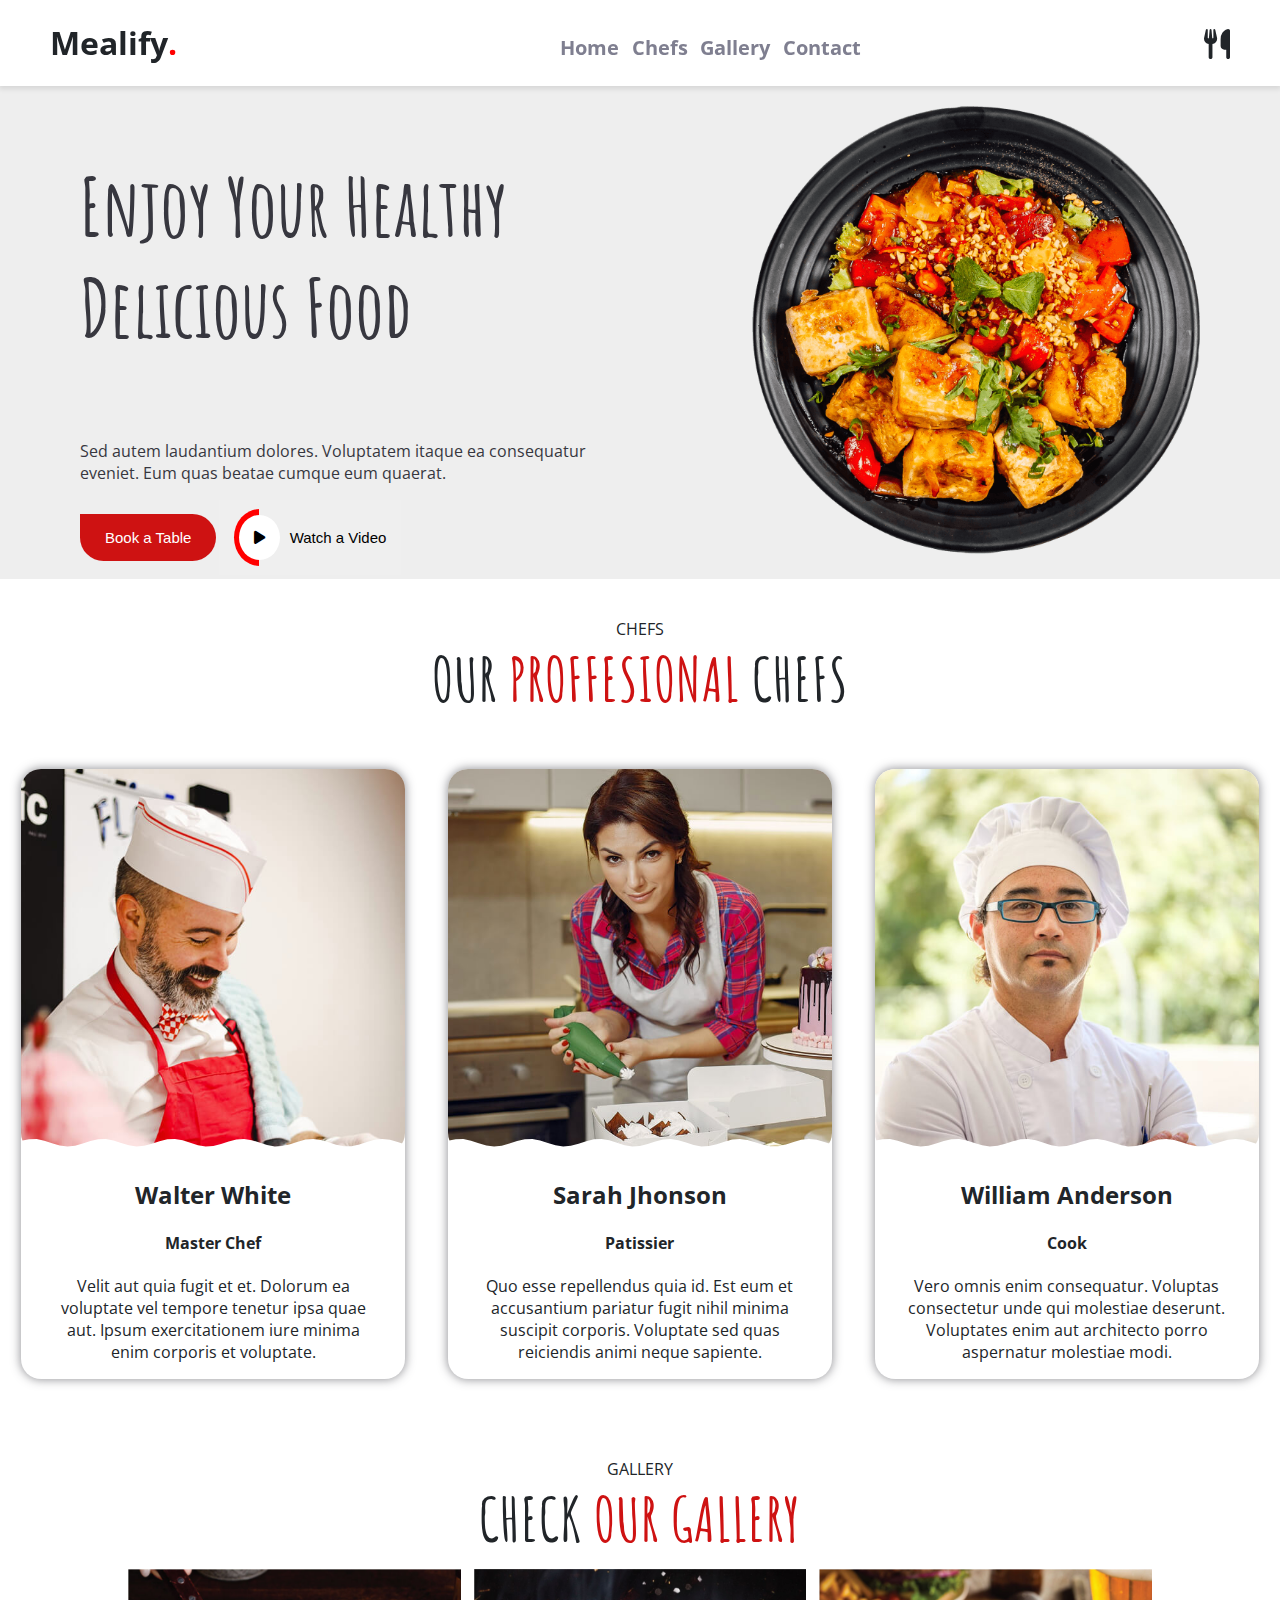
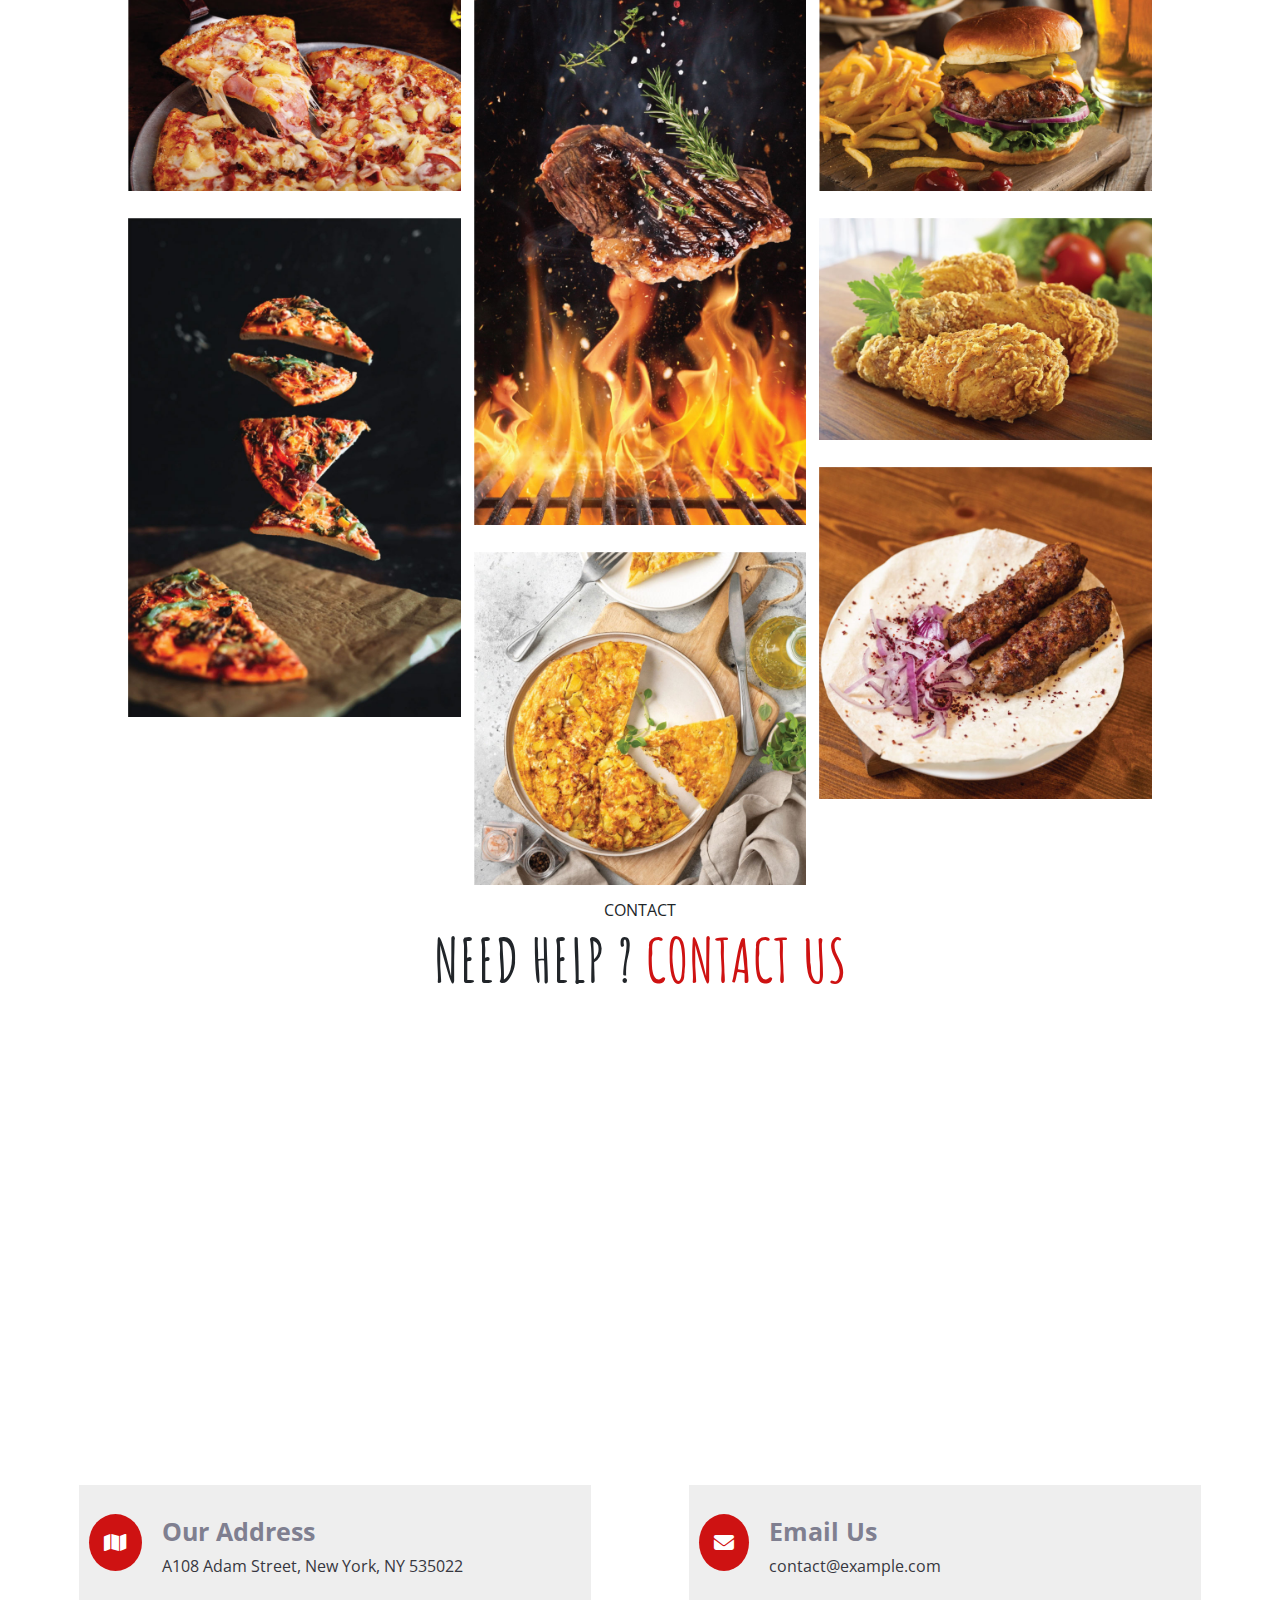
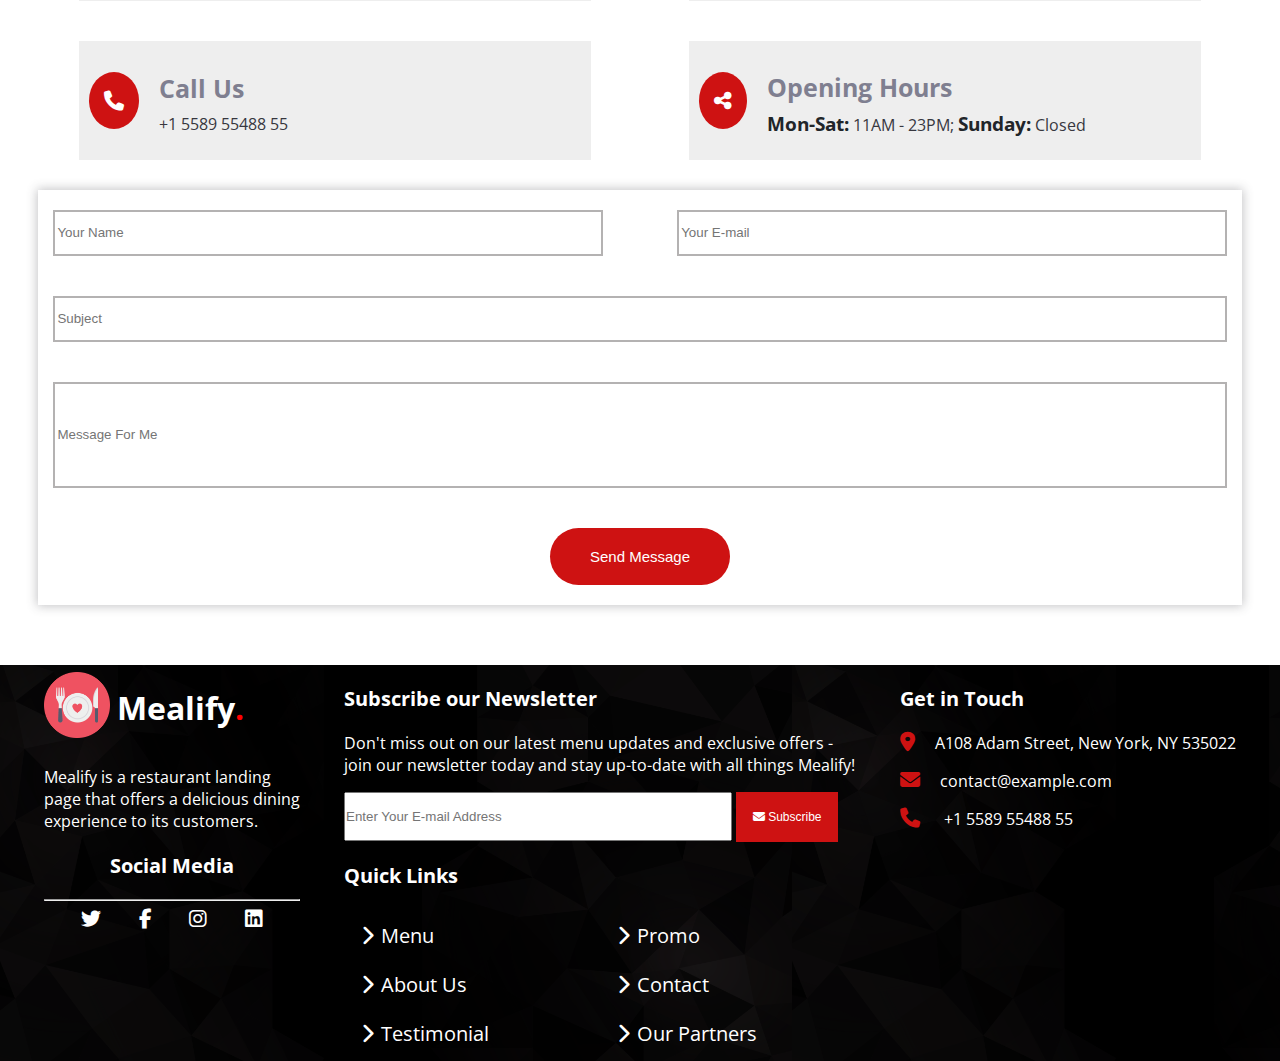
==== index.html @ 1c517243 "Add files via upload" ====
<!DOCTYPE html>
<html>

<head>
    <title>Mealify</title>
    <link
        href="https://fonts.googleapis.com/css2?family=Amatic+SC:wght@400;700&family=Open+Sans:ital,wght@0,300..800;1,300..800&display=swap"
        rel="stylesheet">
        <link rel="stylesheet" href="css/css/all.min.css">
    <link rel="stylesheet" href="style5.css">
    <link rel="stylesheet" href="style5.1.css">

</head>

<body>
    <!-- start nav-bar -->
    <div class="nav">
        <div class="nav-content">
            <div class="nav-logo">
                <a href="https://routeegy.github.io/Mealify/">
                    <h1>Mealify</h1>
                </a>
            </div>
            <div class="nav-ul">
                <ul>
                    <li><a href="#">Home</a></li>
                    <li><a href="#">Chefs</a></li>
                    <li><a href="#">Gallery</a></li>
                    <li><a href="#">Contact</a></li>
                </ul>
            </div>
            <div class="night">
                <i class="fa-solid fa-utensils"></i>
            </div>
        </div>
    </div>
    <!-- end nav-bar -->
    <!-- start home -->
    <div class="home">
        <div class="container">
            <div class="home-content">
                <h2>Enjoy Your Healthy <br> Delicious Food</h2>
                <p>Sed autem laudantium dolores. Voluptatem itaque ea consequatur eveniet. Eum quas beatae cumque eum
                    quaerat.</p>
                <div class="buttons">
                    <button class="btn btn1">Book a Table </button>
                    <button class="btn btn2"><span><i class="fa-solid fa-play"></i></span> Watch a Video</button>
                </div>
            </div>
            <div class="home-photo">
                <img src="images/hero-img.png" alt="">
            </div>
        </div>
    </div>
    <!-- end home -->
    <!-- start chefs -->
    <div class="chefs">
        <div class="heading">
            <span>CHEFS</span>
            <h2>OUR <span>PROFFESIONAL</span> CHEFS</h2>
        </div>
        <div class="cards">
            <div class="card card1">
                <div class="image">
                    <div class="imag-icons">
                        <i class="fa-brands fa-twitter"></i>
                        <i class="fa-brands fa-facebook-f"></i>
                        <i class="fa-brands fa-instagram"></i>
                        <i class="fa-brands fa-linkedin"></i>
                    </div>
                    
                    <img src="images/chefs-1.jpg" alt="">
                   
                    
                </div>
                <div class="card-content">
                    <div class="inner-image">
                    </div>
                        <h2>Walter White</h2>
                        <h4>Master Chef</h4>
                        <p>Velit aut quia fugit et et. Dolorum ea voluptate vel tempore tenetur ipsa quae aut. Ipsum
                            exercitationem iure minima enim corporis et voluptate.</p>
                </div>

            </div>
            <div class="card card2">
                <div class="image">
                    <div class="imag-icons">
                        <a href="#"><i class="fa-brands fa-twitter"></i></a>
                        <a href="#"><i class="fa-brands fa-facebook-f"></i></a>
                        <a href="#"><i class="fa-brands fa-instagram"></i></a>
                        <a href="#"><i class="fa-brands fa-linkedin"></i></a>
                    </div>
                    <img src="images/chefs-2.jpg" alt="">
                </div>
                <div class="card-content">
                    <div class="inner-image">
                    </div>
                    <h2>Sarah Jhonson</h2>
                    <h4>Patissier</h4>
                    <p>Quo esse repellendus quia id. Est eum et accusantium pariatur fugit nihil minima suscipit
                        corporis.
                        Voluptate sed quas reiciendis animi neque sapiente.</p>
                </div>
            </div>
            <div class="card card3">
                <div class="image">
                    <div class="imag-icons">
                        <i class="fa-brands fa-twitter"></i>
                        <i class="fa-brands fa-facebook-f"></i>
                        <i class="fa-brands fa-instagram"></i>
                        <i class="fa-brands fa-linkedin"></i>
                    </div>
                    <img src="images/chefs-3.jpg" alt="">
                </div>
                <div class="card-content">
                    <div class="inner-image">
                    </div>
                    <h2>William Anderson</h2>
                    <h4>Cook</h4>
                    <p>Vero omnis enim consequatur. Voluptas consectetur unde qui molestiae deserunt. Voluptates enim
                        aut
                        architecto porro aspernatur molestiae modi.</p>
                </div>
            </div>

        </div>
    </div>
    <!-- end chefs -->
    <!-- start gallery -->
    <div class="gallery">
        <div class="heading">
            <span>GALLERY</span>
            <h2>CHECK <span>OUR GALLERY</span></h2>
        </div>
        <div class="gallery-content">
            <div class="meal1"> 
                <div class="meal">
            <div class="layer"> 
                <h2>Pizza</h2>
                <p>Hawaiian pizza with ham and pineapple</p>
            </div>
                    <img src="images/meal-1.jpg" alt="">
                </div>
                <br>
                <div class="meal">
            <div class="layer"> 
                <h2>Levitation pizza</h2>
                <p>Levitation pizza on black background.</p>
            </div>
                    <img src="images/meal-4.jpg" alt="">
                </div>
            </div>
            <div class="meal2">
                <div class="meal">
            <div class="layer"> 
                <h2>Beef steaks</h2>
                <p>Tasty beef steaks flying above cast iron grate with fire <br> flames.</p>
            </div>
                    <img src="images/meal-2.jpg" alt="">
                </div> 
                <br>
                <div class="meal">
            <div class="layer"> 
                <h2>Frittata</h2>
                <p>Frittata or potato pie in a ceramic plate</p>
            </div>
                    <img src="images/meal-7.jpg" alt="">
                </div>
            </div>
            <div class="meal3"> 
                <div class="meal">
            <div class="layer"> 
                <h2>Burger</h2>
                <p>grass fed bison hamburger with chips & beer</p>
            </div>
                    <img src="images/meal-3.jpg" alt="">
                </div>
                <br>
                <div class="meal">
            <div class="layer"> 
                <h2>Crispy Fried Chicken</h2>
                <p>Golden brown chicken legs with a crunchy coating and juicy meat</p>
            </div>
                    <img src="images/meal-5.jpg" alt="">
                </div>
                <br>
                <div class="meal">
            <div class="layer"> 
                <h2>Lyulya kebab</h2>
                <p>Tender and juicy skewers of ground lamb or beef, flavored with aromatic spices and herbs</p>
            </div>
                    <img src="images/meal-6.jpg" alt="">
                </div>
            </div>
            </div>
            </div>
    <!-- end gallery -->
    <!-- start contact -->
    <div class="contact">
        <div class="heading">
            <span>CONTACT</span>
            <h2>NEED HELP ? <span>CONTACT US</span></h2>
        </div>
        <div class="contact-container">
            <div class="frame">
                <iframe
                    src="https://www.google.com/maps/embed?pb=!1m10!1m8!1m3!1d3502.115254770206!2d29.990493591096126!3d31.23630574568856!3m2!1i1024!2i768!4f13.1!5e0!3m2!1sen!2sus!4v1712091175426!5m2!1sen!2sus"
                    allowfullscreen="" loading="lazy" referrerpolicy="no-referrer-when-downgrade"></iframe>
            </div>
            <div class="contact-content">
                <div class="content1 content">
                    <div class="icon">
                        <i class="fa-solid fa-map"></i>
                    </div>
                    <div class="heads">
                        <h3>Our Address</h3>
                        <p>A108 Adam Street, New York, NY 535022</p>
                    </div>
                </div>
                <div class="content2 content">
                    <div class="icon">
                        <i class="fa-solid fa-envelope"></i>
                    </div>
                    <div class="heads">
                        <h3>Email Us</h3>
                        <p>contact@example.com</p>
                    </div>
                </div>
                <div class="content3 content">
                    <div class="icon">
                        <i class="fa-solid fa-phone"></i>
                    </div>
                    <div class="heads">
                        <h3>Call Us</h3>
                        <p>+1 5589 55488 55</p>
                    </div>
                </div>
                <div class="content4 content">
                    <div class="icon">
                        <i class="fa-solid fa-share-nodes"></i>
                    </div>
                    <div class="heads">
                        <h3>Opening Hours</h3>
                        <p><span>Mon-Sat:</span> 11AM - 23PM; <span>Sunday:</span> Closed</p>
                    </div>
                </div>
            </div>
            <div class="contact-inner">
                <input id="name" type="text" name="user name" placeholder="Your Name">
                <input id="email" type="email" name="user email" placeholder="Your E-mail">
                <input id="subject" type="text" name="user subject" placeholder="Subject">
                <input id="message" type="text" name="user message" placeholder="Message For Me">
                <button id="btn" class="send btn">Send Message</button>
            </div>
        </div>
    </div>
    <!-- end contact -->
    <!-- start footer -->
    <div class="footer">
        <div class="background">
        <div class="footer-container">   
            <div  class="part part1">
                <div class="footer-logo">
                    <div class="footer-img">
                        <img src="images/favicon.png" alt="">
                    </div>
                    <a href="https://routeegy.github.io/Mealify/">
                        <h1>Mealify</h1>
                    </a>
                    
                </div>
                <p>Mealify is a restaurant landing page that offers a delicious dining experience to its customers.</p>
                <h3>Social Media</h3>
                <hr>
                <div class="footer-icon">
                    <i class="fa-brands fa-twitter"></i>
                    <i class="fa-brands fa-facebook-f"></i>
                    <i class="fa-brands fa-instagram"></i>
                    <i class="fa-brands fa-linkedin"></i>
                </div>
            </div>
            <div class="part part2">
                <h3>Subscribe our Newsletter</h3>
                <p>Don't miss out on our latest menu updates and exclusive offers - join our newsletter today and stay up-to-date with all things Mealify!</p>
               <div class="inputs">
                   <input type="email" name="user-email"
                   placeholder="Enter Your E-mail Address">
                   <button><i class="fa-solid fa-envelope"></i> Subscribe</button>
                </div>
                <h3>Quick Links</h3>
                <div class="lists">

                <div class="list list1">
                    <ul>
                    <li><i class="fa-solid fa-chevron-right"></i>Menu</li>
                    <li><i class="fa-solid fa-chevron-right"></i>About Us</li>
                    <li><i class="fa-solid fa-chevron-right"></i>Testimonial</li>
                    </ul>
                </div>
                <div class="list list2">
                    <ul>
                    <li><i class="fa-solid fa-chevron-right"></i>Promo</li>
                    <li><i class="fa-solid fa-chevron-right"></i>Contact</li>
                    <li><i class="fa-solid fa-chevron-right"></i>Our Partners</li>
                    </ul>
                </div>
            </div>
                
            </div>
            <div class="part part3">
                <h3>Get in Touch</h3>
                <p><i class="fa-solid fa-location-dot"></i>A108 Adam Street, New York, NY 535022</p>
                <p><i class="fa-solid fa-envelope"></i>contact@example.com</p>
                <p><i class="fa-solid fa-phone"></i> +1 5589 55488 55</p>
            </div>
        </div>
        </div>
    </div>
    <!-- end footer -->

</body>

</html>
---- style5.css ----
:root {
    --color-default: #212529;
    --color-primary: hsl( 0, 84%, 44% );
    --color-secondary: #37373f;
    --color-tertiary: #7f7f90;
    --color-light: hsl( 0, 0%, 100% );
    --color-light-grey: #eee;
    --font-default: "Open Sans", system-ui, -apple-system, "Segoe UI", Roboto, "Helvetica Neue", Arial, "Noto Sans", "Liberation Sans", sans-serif, "Apple Color Emoji", "Segoe UI Emoji", "Segoe UI Symbol", "Noto Color Emoji";
    --font-primary: "Amatic SC", sans-serif;
    --font-secondary: "Inter", sans-serif;
}
body {
    font-family: var(--font-default);
    color: var(--color-default);
    background-color: var(--color-light);
    margin: 0%;
    
}
::selection{
    background-color: rgb(216,84,84);
    color: white;
}
/* start nav bar */
.nav{
    background-color: white;
    position: sticky;
    top: 0%;
    left: 0%;
    right: 0%;
    box-shadow: 0px 2px 5px 1px rgba(0,0,0,0.10);
    z-index: 2;
}
.nav-content{
    display: flex;
    justify-content: space-between;
    align-items: baseline;
    padding: 0% 50px;
}
.nav-logo a{
    text-decoration: none;
    color: white;
    
}
.nav .nav-logo a{
    color: var(--color-default) ;

}
.nav-logo h1::after{
    content: ".";
    color: red;
}
.nav-ul a{
    text-decoration: none;
}
.nav-ul ul li a{
    color: var(--color-tertiary);
    transition: all 0.5s;
    position: relative;
}
.nav-ul ul li a::after{
    content: "";
    height: 2px;
    background-color: red;
    position: absolute;
    width: 0%;
    top: 100%;
    left: 0%;
    transition: all 0.5s;
}

.nav-ul ul li a:hover{
    color: var(--color-default) ;
}
.nav-ul ul li a:hover::after{
    width: 100%;
}
.nav-ul{
    font-size: 20px;
    font-weight: 700;
    width: 30%;
}
.nav-ul ul{
    display: flex;
    justify-content: space-around;
    list-style: none;
}
.nav-content .night{
    font-size: 30px;
}
/* end nav bar */
/* start home */
.home{
    background-color: rgb(238,238,238);
    /* height: 90vh; */
    margin-bottom: 50px;

}
.container{
    display: flex;
    justify-content: space-around;
    height: 100%;
    align-items: center;
}
.home-content{
    width: 40%;
    font-family: var(--font-primary);
    display: flex;
    flex-direction: column;
    justify-content: center;
    align-items: baseline;
}
.home-content h2{
    font-size: 80px;
    color: rgb(55,55,63);
}
.home-content p{
    font-family: var(--font-default);
    color: rgb(55,55,63);

}
.btn{
    border: none;
    padding: 15px;
    font-size: 15px;
}
.btn1{
    background-color: var(--color-primary);
    color: white;
    border-radius: 0px  30px 30px 30px;
    padding: 15px 25px;
}
.btn1:hover{
    background-color: red;
}
.btn2{
    transition: all 1s;
}
.btn2:hover{
    color: red;
}
.btn2 i{
    background-color: white;
    padding: 15px;
    border-radius: 50%;
}
.btn2 span{
    padding: 20px 5px;
    border-radius: 50%;
    background-image: linear-gradient(to right, red 50%, transparent 50%);

}
.home-photo img{
    width: 100%;
}
.home-photo{
    width: 35%;
    padding: 20px 0;
}
.home-photo:hover{
    animation-name: vibrate;
    animation-duration: 1s;
    animation-iteration-count: infinite;
    animation-direction: alternate;
}
@keyframes vibrate {
    0% { transform: translate(0, 0) rotate(1deg); }
    20% { transform: translate(-5px, -5px) rotate(-1deg); }
    40% { transform: translate(5px, 5px) rotate(3deg); }
    60% { transform: translate(-5px, -5px) rotate(-3deg); }
    80% { transform: translate(5px, 5px) rotate(3deg); }
    100% { transform: translate(0,0 ) rotate(-3deg); }
  }
/* end home */
/* start chefs */
.chefs{
    display: flex;
    flex-direction: column;
    justify-content: space-around;
    margin-bottom: 50px;
}
.heading{
    text-align: center;
    line-height: 0;

    
}
.heading span{
    margin: 30px;
}
.heading h2{
    font-family: var(--font-primary);
    letter-spacing: 1px;
    font-size: 60px;
    margin: 50px;


}
.heading h2 span{
    color: var(--color-primary);
    margin: 0%;
}
.cards{
    display: flex;
    justify-content: space-around;
    margin: 40px 0;
}
.card-content{
    text-align: center;
    position: relative;
}
.inner-image{
    position: absolute;
    width: 100%;
    height: 50px;
    bottom: 106%;
    background-color: #ffffff;
    clip-path: polygon(100% 100%, 0% 100% , 0.00% 48.28%, 2.00% 44.96%, 4.00% 44.90%, 6.00% 48.14%, 8.00% 53.18%, 10.00% 57.71%, 12.00% 59.65%, 14.00% 58.11%, 16.00% 53.80%, 18.00% 48.70%, 20.00% 45.14%, 22.00% 44.76%, 24.00% 47.74%, 26.00% 52.70%, 28.00% 57.38%, 30.00% 59.61%, 32.00% 58.39%, 34.00% 54.26%, 36.00% 49.13%, 38.00% 45.35%, 40.00% 44.65%, 42.00% 47.36%, 44.00% 52.23%, 46.00% 57.03%, 48.00% 59.55%, 50.00% 58.64%, 52.00% 54.71%, 54.00% 49.57%, 56.00% 45.58%, 58.00% 44.56%, 60.00% 46.99%, 62.00% 51.75%, 64.00% 56.66%, 66.00% 59.45%, 68.00% 58.86%, 70.00% 55.15%, 72.00% 50.03%, 74.00% 45.84%, 76.00% 44.51%, 78.00% 46.65%, 80.00% 51.28%, 82.00% 56.27%, 84.00% 59.33%, 86.00% 59.06%, 88.00% 55.58%, 90.00% 50.49%, 92.00% 46.12%, 94.00% 44.48%, 96.00% 46.33%, 98.00% 50.80%, 100.00% 55.86%);
}

.card-content p{
    padding: 0 25px;
}
.cards img{
    width: 100%;
    border-radius: 20px;
}
.card1,.card2,.card3{
    width: 30%;
    box-shadow: 0px 0px 10px 1px rgba(55,55,63,0.5);
}
.card{
    transition: all 0.5s;
    border-radius: 20px;
}
.card:hover{
    transform: scale(1.08,1.08);
}
.image{
    position: relative;
    overflow: hidden;
}
.imag-icons{
    position: absolute;
    display: flex;
    flex-direction: column;
    width: 10%;
    background-color:var(--color-light-grey);
    border-radius: 5%;
    top: 20%;
    right: 3%;
    transform: translateX(200%);
    transition: all 0.5s 0.5s;
    opacity: 50%;
    text-align: center;
}

.image:hover .imag-icons {
    transform: translateX(0);
}
.imag-icons i{
    padding: 15px;
    border-radius: 5%;
    font-size: larger;
    opacity: 50%;
}
.imag-icons i:hover{
    opacity: 100%;
}
.imag-icons a{
    text-decoration: none;
    color: var(--color-default);
}
/* end chefs */
/* start gallery */
.gallery-content {
    display: grid;
    grid-template-columns: repeat(3, 1fr);
    grid-template-rows: repeat(3, 1fr);
    grid-column-gap: 13px;
    grid-row-gap: 13px;
    margin-bottom: 40px;
    width: 80%;
    margin: auto;
    }
.gallery-content img{
        width: 100%;
    }
    
    .meal1 { grid-area: 1 / 1 / 4 / 2; }
    .meal2 { grid-area: 1 / 2 / 4 / 3; }
    .meal3 { grid-area: 1 / 3 / 4 / 4; }
.layer{
    position: absolute;
    width: 100%;
    height: 100%;
    top: 0;
    left: 0%;
    right: 0;
    background-color: rgba(0,0,0,0.5);
    transform: translateY(130%);
    transition: all 0.5s;
    display: flex;
    line-height: 1;
    flex-direction: column;
    justify-content: center;
    align-items: center;
    color: white;
    text-align: center;
}
.meal:hover .layer{
    transform: translateY(0%);
}

.gallery-content .meal{
    position: relative;
    overflow: hidden;
}

/* end gallery */
/* start contact */
.contact{
    margin-top: 20px;
}
.frame{
    width: 90%;
    margin: auto;
}
iframe{
    border: 0;
    width: 100%;
    height: 450px;
    margin: auto;
}
.contact-content{
    display: flex;
    flex-wrap: wrap;
    justify-content: space-evenly;
}
.content{
    background-color: var(--color-light-grey);
    display: flex;
    align-items: center;
    width: 40%;
    margin: 20px;
    padding: 15px 0;
    align-content: space-evenly;
}
.content .icon{
    padding: 10px;
    color: white;
    background-color: var(--color-primary);
    border-radius: 50%;
    padding: 15px;
    margin: 0 10px;
    font-size: 20px;
}
.contact-content .heads{
    margin-left: 10px;
    line-height: 0.5;
}
.contact-content .heads h3{
    font-size: 25px;
    color: #7f7f90;
}
.contact-content .heads p{
    color: #37373f;
}
.contact-content .heads span{
    color: var(--color-default);
    font-size: larger;
    font-weight: bolder;
}
.contact-inner{
    display: flex;
    flex-wrap: wrap;
    width: 94%;
    margin: 10px auto 60px ;
    justify-content: space-between;
    box-shadow: 0px 0px 10px 1px rgba(55,55,63,0.3);


}
.contact-inner input{
    margin: 20px 15px;
    height: 40px;
    border: 2px solid #b4b2b2;
    width: 45%;
}
.contact-inner #subject{
    width: 100%;
}
.contact-inner #message{
    width: 100%;
    height: 100px;
}
.contact-inner button{
    background-color: var(--color-primary);
    color: white;
    padding: 20px 40px;
    border-radius: 40px;
    margin: 20px auto;
}
/* end contact */
/* start footer */
body .footer ::selection{
    background-color: var(--color-primary);
}
.footer{
    background-image: url(images/textured-metal-background.jpg);
    background-size: contain;
    color: white;

}
.background{

    background-color: rgba(0,0,0,0.6);
}
.footer .footer-container{
    display: flex;
    justify-content: space-evenly;
    position: relative;
    
}
.footer-logo a{
    text-decoration: none;
    color: white; 
}
.part h3{
    font-size: 20px;
    font-weight: bolder;
}
.part1{
    width: 20%;
}
.part1 h3{
    text-align: center;

}
.part1 .footer-icon{
    display: flex;
    justify-content: space-evenly;
    font-size: 20px;
}
.part2 {
    width: 40%;
}
.part2 input{
    width: 75%;
    padding: 15px 0;    
}
.part2 button{
    width: 20%;
    padding: 18px 10px;
    background-color: var(--color-primary);
    color: white;
    font-size: 12px;
    border: none;
}
.part2 .lists{
    width: 100%;
    display: flex;
}
.part2 .lists .list{
    width: 50%;
}
.part2 ul{
    list-style: none;
    padding: 0;
    margin: 0%;
    
}
.part2 ul li{
    margin: 5px;
    padding: 5px;
    transition: all 0.5s;
    font-size: 20px;
}
.part2 ul li:hover{
    background-color: var(--color-default);
    transform: translateX(20px);
}

.part2 ul li i{
    margin: 7px;
}
.part3 i{
    color: var(--color-primary);
    font-size: 20px;
    margin-right: 20px;

}
.footer-logo{
    display: flex;
    width: 200px;
    align-items: center;
}
.footer-logo h1::after{
    content: ".";
    color: red;
}
.footer-logo img{
    width: 90%;
}
.footer-img{
    width: 80%;
}
/* end footer */
---- style5.1.css ----
@media screen and (min-width: 500px) and (max-width: 768px)   {

    /* start nav */
        .nav-ul{
            display: none;
        }
     
    /* end nav */
    /* start home */
    
    .container{
        flex-direction: row;
        flex-wrap: nowrap;
    }
    .home-photo{
        margin-top: 30px;
        width: 60%;
    }

    .home-photo img {
        width: 100%;
    }
    .container .home-content{
        
        width: 100%;
    }
   
    /* end home */
    /* start chefs */
    .cards .card1,.cards .card2,.cards .card3{
        width: 90%;
    }

    .heading h2{
        width: 100%;
        margin: 50px 0%;
    }
    /* end chefs */
    /* start gallery */
    
    /* end gallery */
    /* start contact */
    .contact-container .frame{
        width: 90%;
    }
    .contact-content{
        
        width: 100%;
    }
    .contact-content .content{
        width: 90%;
    }
    .contact-container .contact-inner{
        width: 90%;
    }
    /* end contact */
    /* start footer */
    .footer .background .footer-container{
        flex-wrap: wrap;
    }
    
    .part2 .inputs{
        display: flex;
    }
    
    .part2 button{
        padding: 10px;
        margin-left: 10px;
    }
    /* end footer */
}
@media screen and (max-width: 1024px){
/* start nav */
.nav-ul{
    display: none;
}

.nav-content .night #bars{
    visibility: visible;
 }
/* end nav */
/* start home */
.container{
    flex-direction: row;
    flex-wrap: wrap-reverse;
}
.home-content{
    width: 80%;
    align-items: center;
}
.home-content p{
    margin-left: 50px;
}
.home-photo{
    margin-top: 30px;
    
}
.btn{
    margin: 0 10px;
}
/* end home */
/* start chefs */
.cards{
    flex-wrap: wrap;
    justify-content: flex-start;
    align-content: space-between;    
}
.card1,.card2{
    width: 45%;
    margin: 0 auto 40px;
}
.inner-image{
    bottom: 106%;
}
.card3{
    width: 45%;
    margin-left: 25px;
}

/* end chefs */
/* start gallery */

/* end gallery */
/* start contact */
.frame{
    width: 90%
}
.contact-content .content{
    width: 45%;
    margin: 15px;
    
}
.contact-content{
    justify-content: center;
    width: 90%;
}
.contact-content .heads{
    line-height: 1;
}
.contact-inner{
    width: 95%;
}
.contact-inner input#name,.contact-inner input#email{
    width: 100%;
}

/* end contact */
/* start footer */
.footer .footer-container{
    width: 80%;
    margin: auto;
    flex-wrap: wrap;
    
}

.part1{
    width: 50%;
    order: 1;

}
.part3{
    width: 50%;
    order: 2;

}
.part2{
    width: 100%;
    order: 3;
}
}
/* end footer */
@media screen and (max-width: 1200px){
/* start nav */
.nav-content .nav-ul {
    display: none;
} 
/* end nav */
/* start home */
.home-content{
    width: 50%;
}
.home-content h2{
    margin-bottom: 10px;
}
/* end home */
/* start contact */
.contact-content{
    width: 100%;
}
.content{
    width: 45%;
    margin: 10px 0;
}
.contact-inner{
    width: 85%;
}
.contact-inner input{
    width: 45%;
}
/* end contact */
/* start footer */
.footer .footer-container{
    width: 80%;
    margin: auto;
    flex-wrap: wrap;
    
}

.part1{
    width: 50%;
    order: 1;

}
.part3{
    width: 50%;
    order: 2;

}
.part2{
    width: 100%;
    order: 3;
}
/* end footer */

}
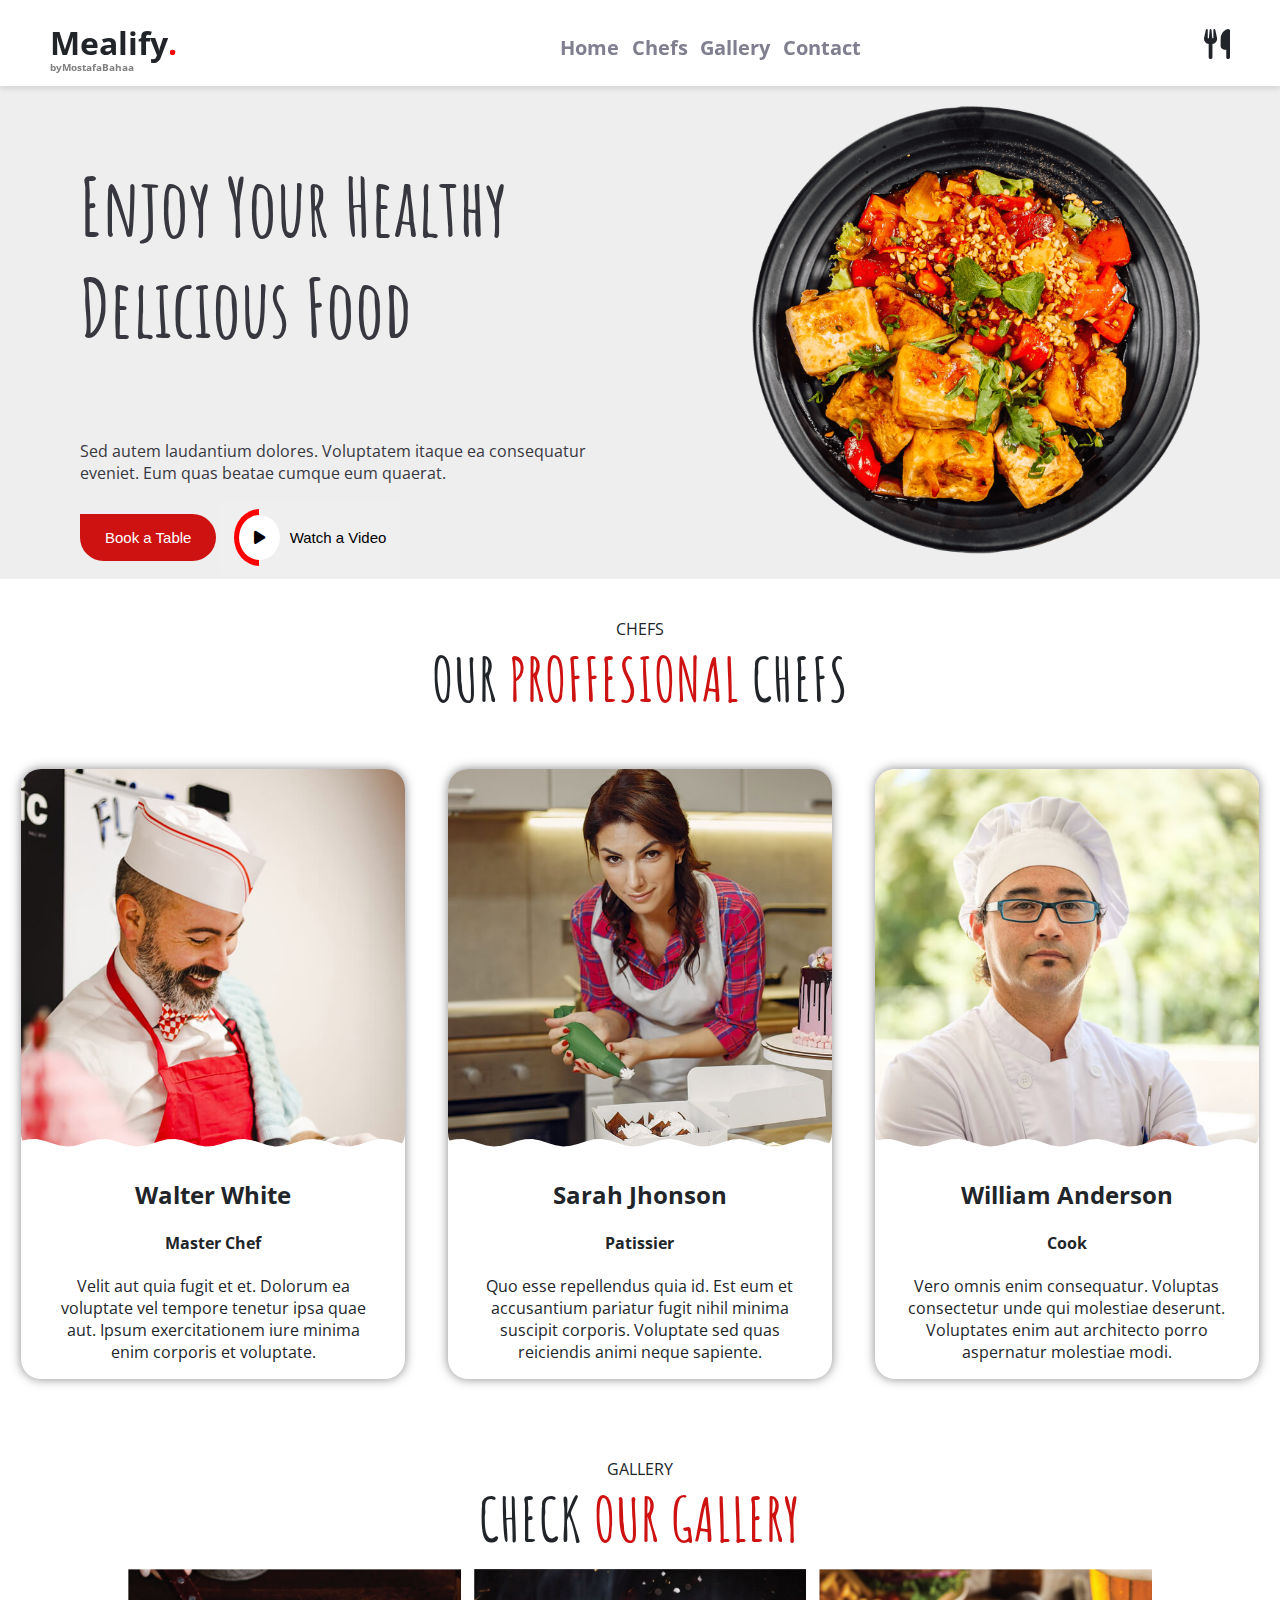
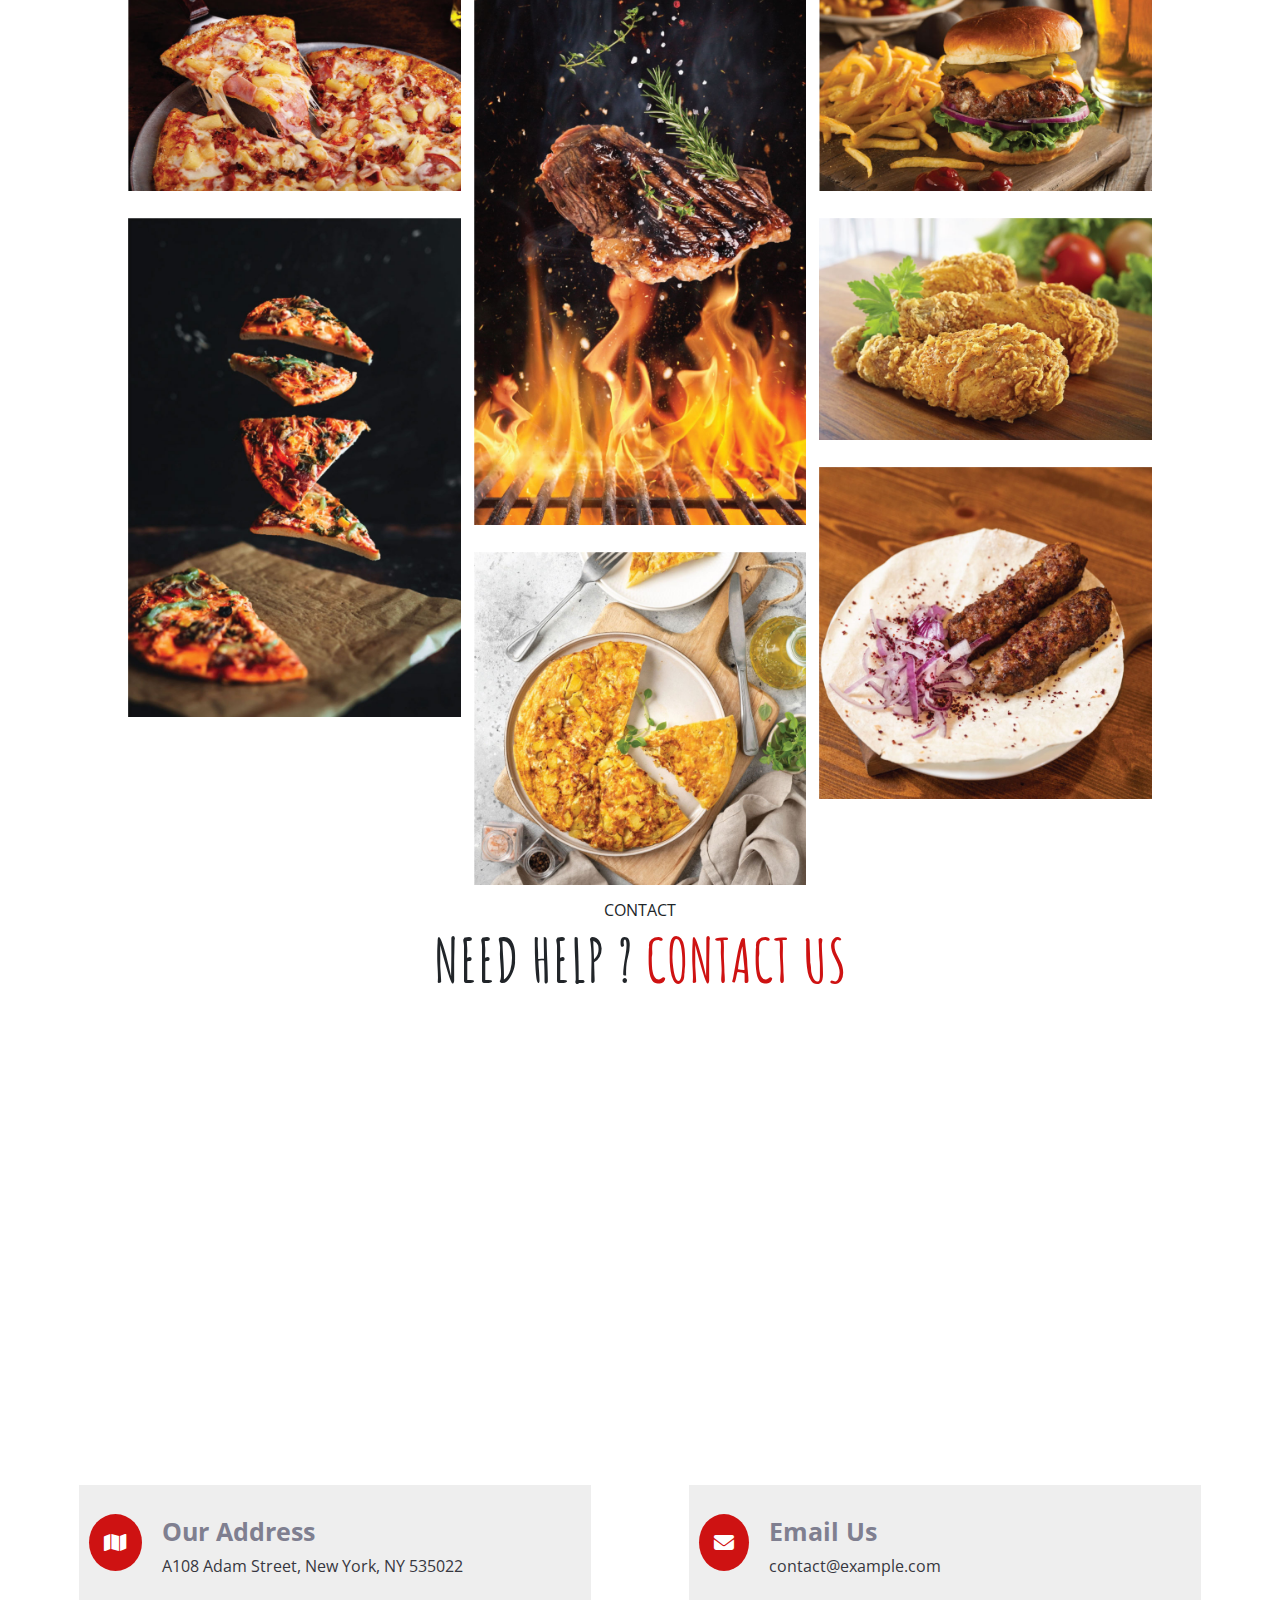
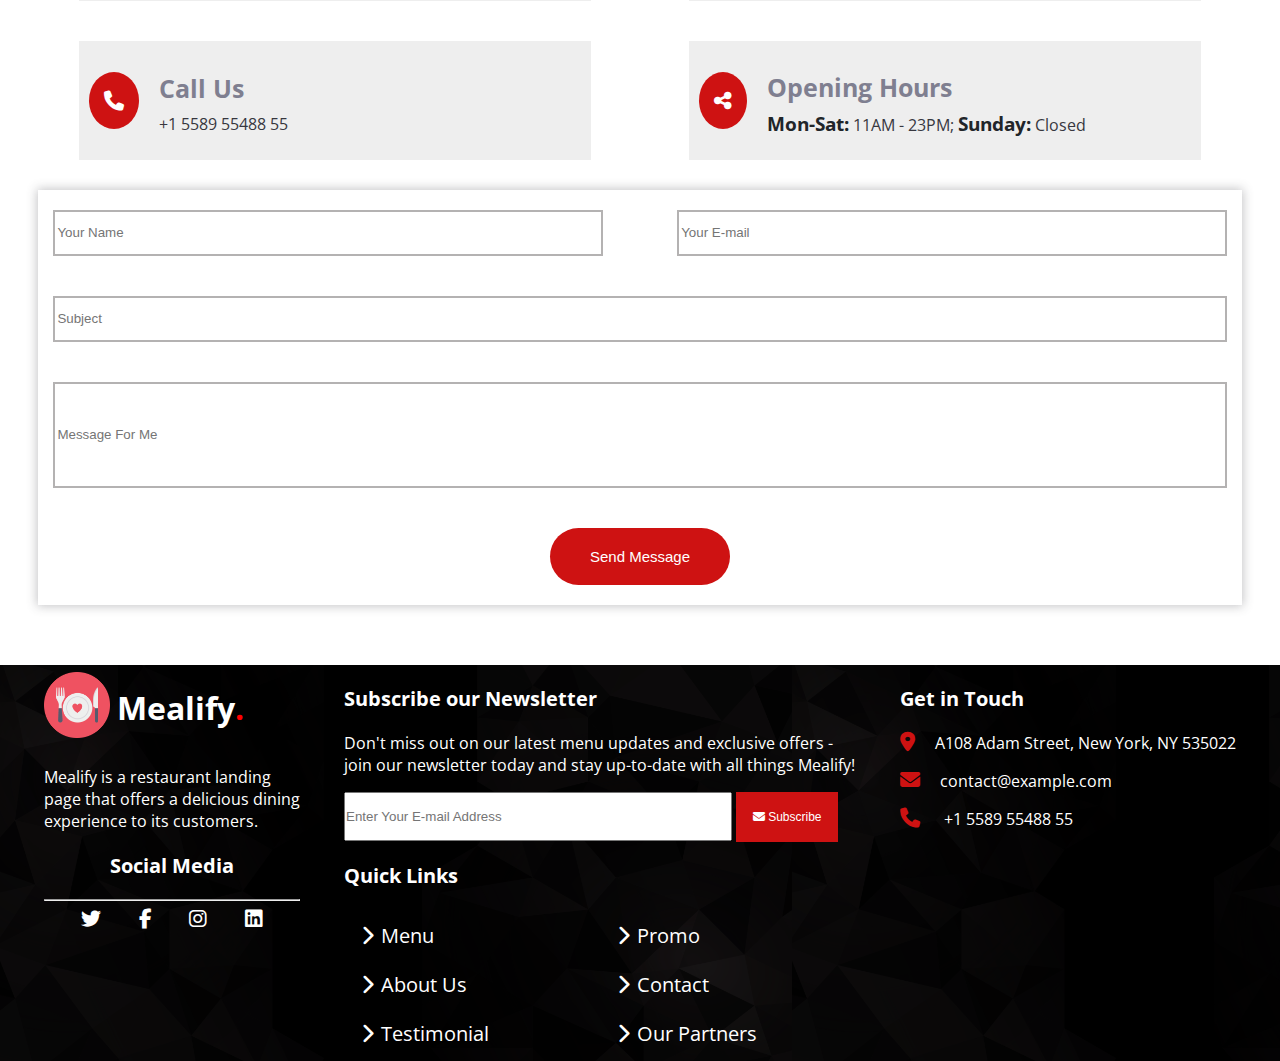
==== commit b55b8a80: "Add files via upload" ====
--- a/index.html
+++ b/index.html
@@ -19,7 +19,8 @@
         <div class="nav-content">
             <div class="nav-logo">
                 <a href="https://routeegy.github.io/Mealify/">
-                    <h1>Mealify</h1>
+                    <h1 id="header">Mealify</h1>
+                    
                 </a>
             </div>
             <div class="nav-ul">
@@ -30,7 +31,7 @@
                     <li><a href="#">Contact</a></li>
                 </ul>
             </div>
-            <div class="night">
+            <div id="icon" class="night">
                 <i class="fa-solid fa-utensils"></i>
             </div>
         </div>
--- a/style5.css
+++ b/style5.css
@@ -30,6 +30,7 @@
     box-shadow: 0px 2px 5px 1px rgba(0,0,0,0.10);
     z-index: 2;
 }
+
 .nav-content{
     display: flex;
     justify-content: space-between;
@@ -48,6 +49,16 @@
 .nav-logo h1::after{
     content: ".";
     color: red;
+}
+.nav-logo h1{
+    position: relative;
+}
+.nav-logo h1::before{
+    font-size: 10px;
+    content: "byMostafaBahaa";
+    color: gray;
+    position: absolute;
+    bottom: -10px;
 }
 .nav-ul a{
     text-decoration: none;
--- a/style5.1.css
+++ b/style5.1.css
@@ -4,6 +4,8 @@
         .nav-ul{
             display: none;
         }
+        
+       
      
     /* end nav */
     /* start home */
@@ -72,7 +74,10 @@
 @media screen and (max-width: 1024px){
 /* start nav */
 .nav-ul{
-    display: none;
+    display: flex;
+}
+.nav-ul ul li{
+    padding-right: 10px;
 }
 
 .nav-content .night #bars{
@@ -172,8 +177,11 @@
 @media screen and (max-width: 1200px){
 /* start nav */
 .nav-content .nav-ul {
-    display: none;
+    display: flex;
 } 
+.nav-ul ul li {
+    padding-right: 15px;
+}
 /* end nav */
 /* start home */
 .home-content{
